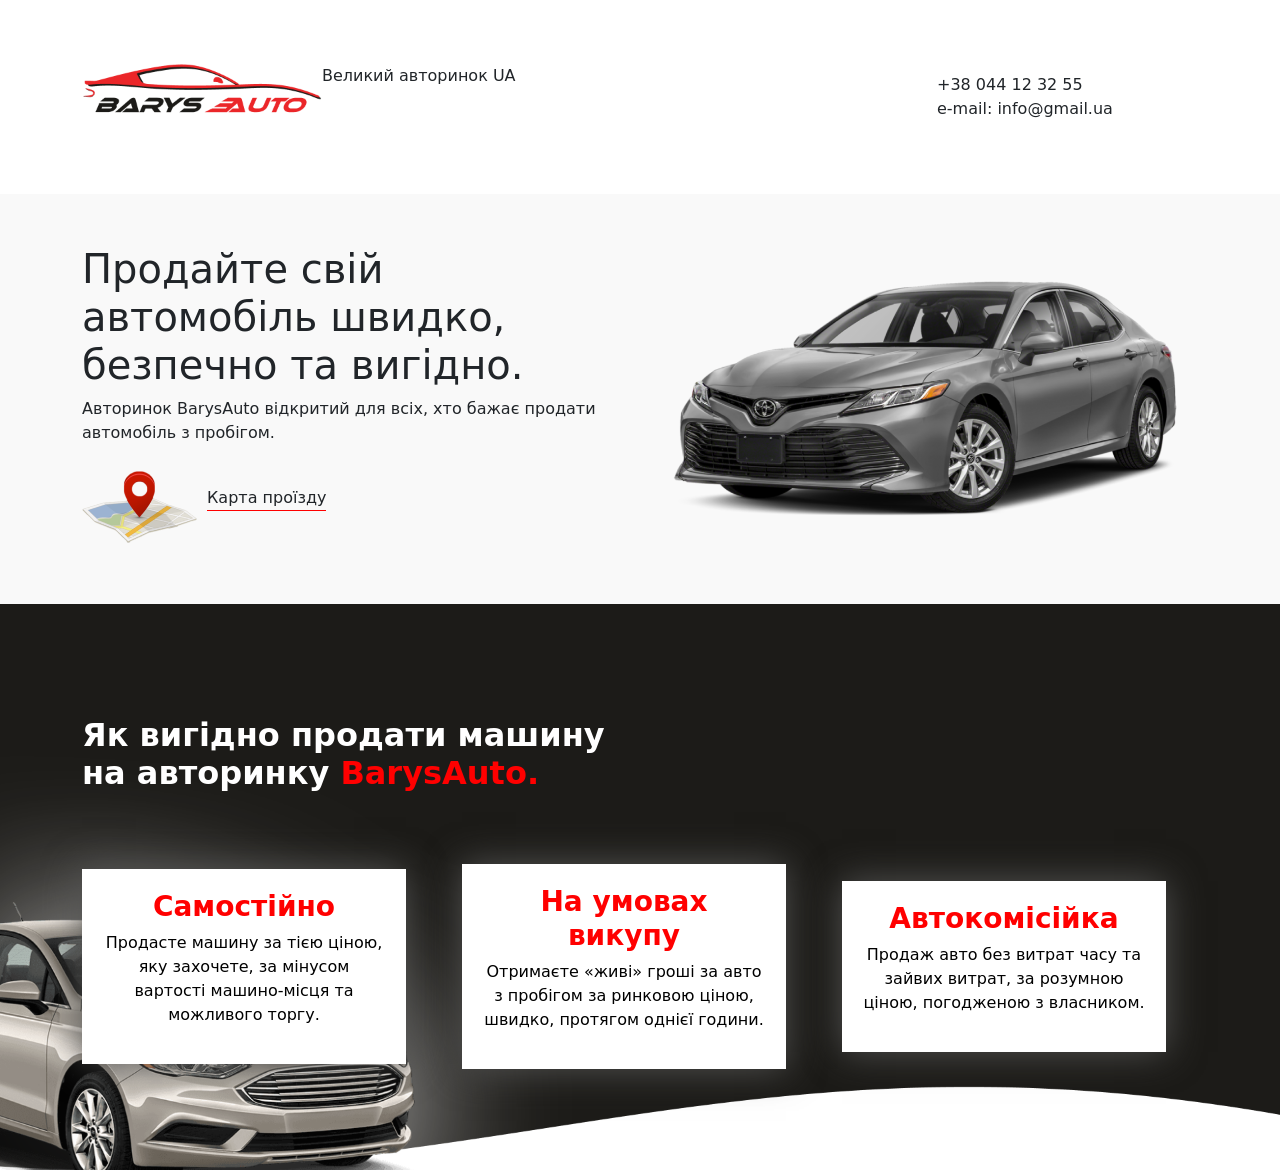
==== main.html @ b8840a53 "Add files via upload" ====
<!DOCTYPE html>
<html lang="uk">

<head>
    <meta charset="UTF-8">
    <meta http-equiv="X-UA-Compatible" content="IE=edge">
    <meta name="viewport" content="width=device-width, initial-scale=1.0">
    <title>BarysAuto - Продаж авто</title>
    <link href="https://cdn.jsdelivr.net/npm/bootstrap@5.0.1/dist/css/bootstrap.min.css" rel="stylesheet"
        integrity="sha384-+0n0xVW2eSR5OomGNYDnhzAbDsOXxcvSN1TPprVMTNDbiYZCxYbOOl7+AMvyTG2x" crossorigin="anonymous">
    <link rel="stylesheet" href="css.css">
</head>

<body>
    <div class="container">
        <div class="row justify-content-between header-1">
            <div class="col-lg-6 d-flex mb-3">
                <img src="img/logo2.png" width="240px" height="">
                <div class="">Великий авторинок UA</div>
            </div>
            <div class="col-lg-3">
                <p>+38 044 12 32 55</p>
                <p>e-mail: info@gmail.ua</p>
            </div>
        </div>
    </div>
    <div class="container-fluid banner-1">
        <div class="container">
            <div class="row">
                <div class="col-lg-6">
                    <h1>Продайте свій автомобіль швидко, безпечно та вигідно.</h1>
                    <p>Авторинок BarysAuto відкритий для всіх, хто бажає продати автомобіль з пробігом.</p>
                    <div class="d-flex align-items-center">
                        <img src="img/karta.png">
                        <p class="redb">Карта проїзду</p>
                    </div>
                </div>
                <div class="col-lg-6">
                    <img src="img/main-car.png" class="img-fluid">
                </div>
            </div>
        </div>
    </div>
    <div class="container-fluid banner-2">
        <div class="container">
        <div class="row">
            <div class="col-lg-6">
                <h2 class="bold"><span class="white-word">Як вигідно продати машину на авторинку </span><span class="bold red-word">BarysAuto.</span>
                </h2>
            </div>
        </div>
        <div class="row">
            <div class="col-lg-4 sell-wrap">
                <div class="sell-1">
                    <h3>Самостійно</h3>
                    <p>Продасте машину за тією ціною, яку захочете, за мінусом вартості машино-місця та можливого торгу.</p>
                </div>
            </div>
            <div class="col-lg-4 sell-wrap">
                <div class="sell-1">
                    <h3>На умовах викупу</h3>
                    <p>Отримаєте «живі» гроші за авто з пробігом за ринковою ціною, швидко, протягом однієї години.</p>
                </div>
            </div>
            <div class="col-lg-4 sell-wrap">
                <div class="sell-1">
                    <h3>Автокомісійка</h3>
                    <p>Продаж авто без витрат часу та зайвих витрат, за розумною ціною, погодженою з власником.</p>
                </div>
            </div>
        </div>
    </div>
    </div>


    <script src="https://cdn.jsdelivr.net/npm/bootstrap@5.0.1/dist/js/bootstrap.bundle.min.js"
        integrity="sha384-gtEjrD/SeCtmISkJkNUaaKMoLD0//ElJ19smozuHV6z3Iehds+3Ulb9Bn9Plx0x4"
        crossorigin="anonymous"></script>
</body>

</html>
---- css.css ----
.header-1 p{
margin: 0;
}
.banner-1{
    background-color:#F9F9F9F9 ;
}
.row{
    align-items: center;
    margin-top:4rem
}
.redb{
    border-bottom: 1px solid red;
    margin-left: 10px;
}
.banner-2{
    background-image: url(img/ford.png);
    padding-top: 3rem;
    padding-bottom: 5rem;
    color:white;
    background-size: cover;
    background-position: 0% 100%;
}
.bold{
    font-weight: bold;
}
.red-word{
    color:red
}
.white-word{
    color:white
}
.sell-1{
    background-color:white;
    padding: 1.3rem;
    margin-right: 2rem;
    height: 100%;
    color: black;
    text-align: center;
    box-shadow: 0px 0px 35px #535352;
}
.sell-1 h3{
font-weight: 900;
color:red
}
.sell-wrap{
    margin-bottom: 1.3rem;
}
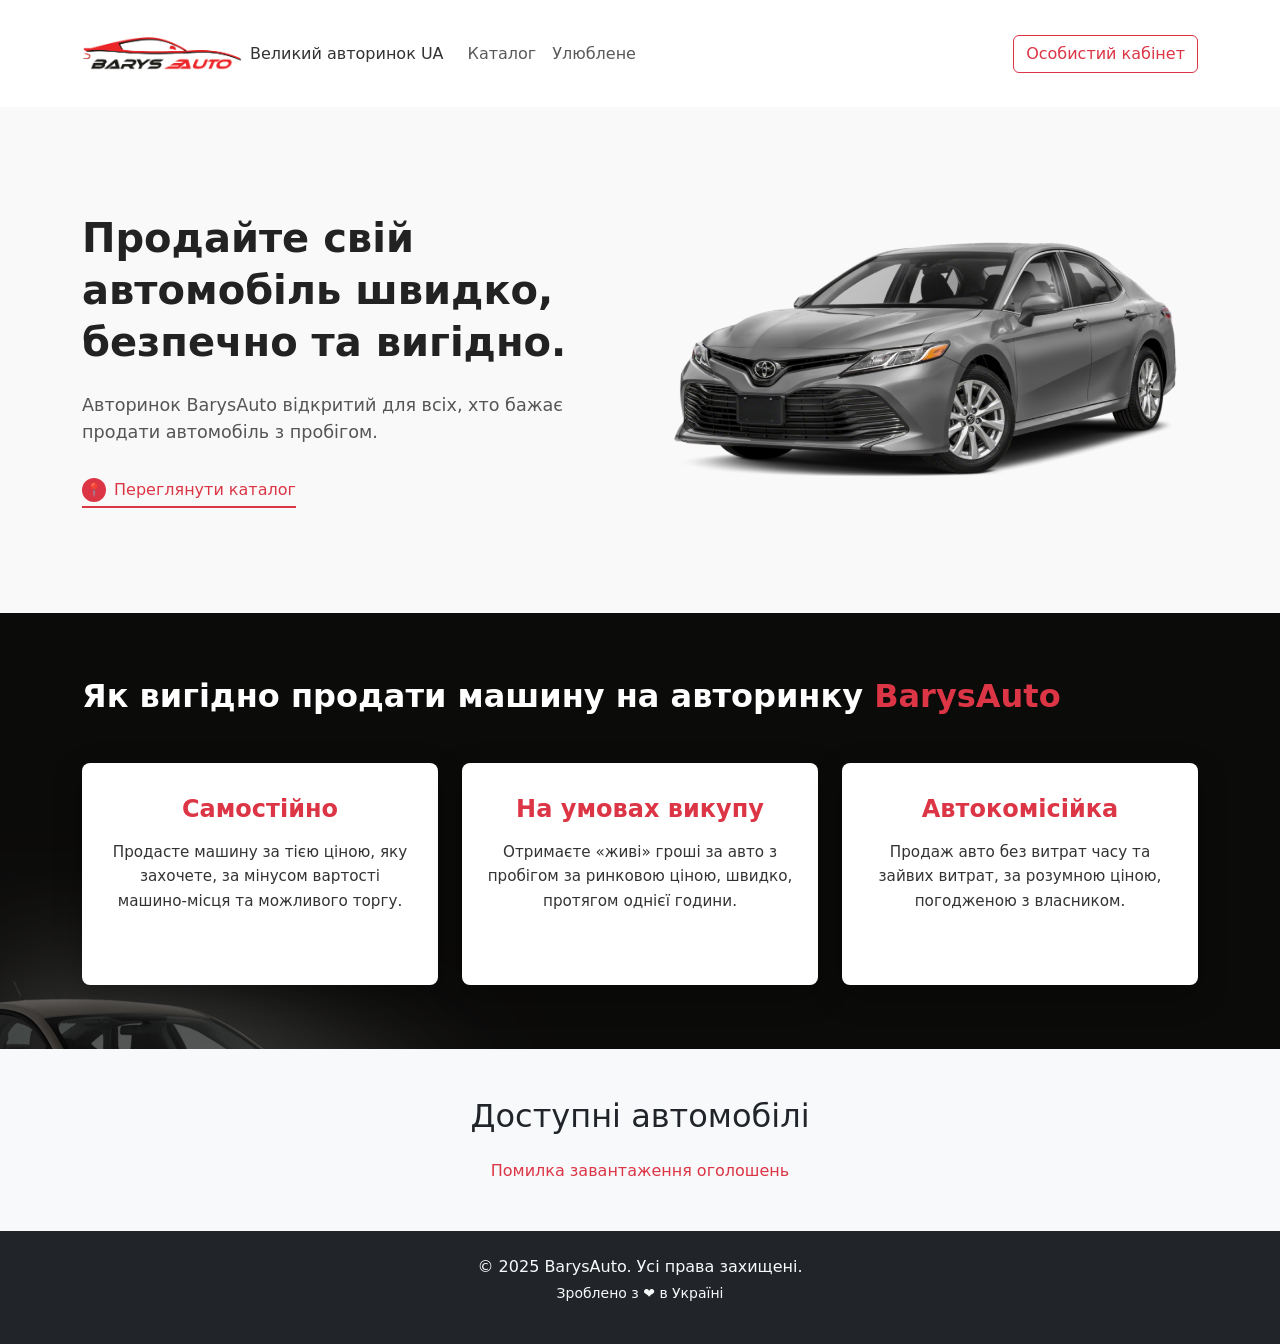
==== commit 3baae72e: "Add files via upload" ====
--- a/main.html
+++ b/main.html
@@ -1,81 +1,280 @@
 <!DOCTYPE html>
 <html lang="uk">
-
 <head>
     <meta charset="UTF-8">
     <meta http-equiv="X-UA-Compatible" content="IE=edge">
     <meta name="viewport" content="width=device-width, initial-scale=1.0">
     <title>BarysAuto - Продаж авто</title>
-    <link href="https://cdn.jsdelivr.net/npm/bootstrap@5.0.1/dist/css/bootstrap.min.css" rel="stylesheet"
-        integrity="sha384-+0n0xVW2eSR5OomGNYDnhzAbDsOXxcvSN1TPprVMTNDbiYZCxYbOOl7+AMvyTG2x" crossorigin="anonymous">
     <link rel="stylesheet" href="css.css">
+    <link href="https://cdn.jsdelivr.net/npm/bootstrap@5.0.1/dist/css/bootstrap.min.css" rel="stylesheet">
+    <style>
+        .listing-card {
+            transition: transform 0.3s ease, box-shadow 0.3s ease;
+            height: 100%;
+        }
+        .listing-card:hover {
+            transform: translateY(-5px);
+            box-shadow: 0 10px 25px rgba(0,0,0,0.15);
+        }
+        .listing-img {
+            height: 200px;
+            object-fit: cover;
+            width: 100%;
+        }
+        .price-badge {
+            font-size: 1.5rem;
+            font-weight: bold;
+            color: #dc3545;
+        }
+        .admin-panel {
+            background: #f8f9fa;
+            border-radius: 8px;
+            padding: 2rem;
+            margin: 2rem 0;
+        }
+        .favorite-btn {
+            position: absolute;
+            top: 10px;
+            right: 10px;
+            z-index: 10;
+        }
+        .card-img-wrapper {
+            position: relative;
+        }
+    </style>
 </head>
-
 <body>
-    <div class="container">
-        <div class="row justify-content-between header-1">
-            <div class="col-lg-6 d-flex mb-3">
-                <img src="img/logo2.png" width="240px" height="">
-                <div class="">Великий авторинок UA</div>
-            </div>
-            <div class="col-lg-3">
-                <p>+38 044 12 32 55</p>
-                <p>e-mail: info@gmail.ua</p>
+    <header class="header">
+        <nav class="navbar navbar-expand-lg navbar-light bg-white">
+            <div class="container">
+                <a class="navbar-brand d-flex align-items-center" href="/">
+                    <img src="img/logo2.png" alt="BarysAuto Logo" style="max-width:160px; height:auto;">
+                    <div class="ms-2 logo-text d-none d-lg-block">Великий авторинок UA</div>
+                </a>
+
+                <button class="navbar-toggler" type="button" data-bs-toggle="collapse" data-bs-target="#mainNavbar">
+                    <span class="navbar-toggler-icon"></span>
+                </button>
+
+                <div class="collapse navbar-collapse" id="mainNavbar">
+                    <ul class="navbar-nav me-auto mb-2 mb-lg-0">
+                        <li class="nav-item">
+                            <a class="nav-link" href="#listings">Каталог</a>
+                        </li>
+                        <li class="nav-item">
+                            <a class="nav-link" href="#" id="favoritesLink">Улюблене</a>
+                        </li>
+                    </ul>
+
+                    <div class="d-flex align-items-center" id="accountArea">
+                        <button class="btn btn-outline-danger" data-bs-toggle="modal" data-bs-target="#authModal">
+                            Особистий кабінет
+                        </button>
+                    </div>
+                </div>
+            </div>
+        </nav>
+    </header>
+
+    <main>
+        <section class="hero-section">
+            <div class="container">
+                <div class="row align-items-center">
+                    <div class="col-lg-6 col-md-12">
+                        <div class="hero-content">
+                            <h1>Продайте свій автомобіль швидко, безпечно та вигідно.</h1>
+                            <p>Авторинок BarysAuto відкритий для всіх, хто бажає продати автомобіль з пробігом.</p>
+                            <a href="#listings" class="map-link">
+                                <span class="map-icon">📍</span>
+                                <span>Переглянути каталог</span>
+                            </a>
+                        </div>
+                    </div>
+                    <div class="col-lg-6 col-md-12">
+                        <div class="hero-image">
+                            <img src="img/main-car.png" alt="Автомобіль">
+                        </div>
+                    </div>
+                </div>
+            </div>
+        </section>
+
+        <section class="services-section">
+            <div class="container">
+                <div class="row">
+                    <div class="col-12">
+                        <h2 class="services-title">
+                            Як вигідно продати машину на авторинку <span class="brand">BarysAuto</span>
+                        </h2>
+                    </div>
+                </div>
+                <div class="row">
+                    <div class="col-lg-4 col-md-6 col-sm-12">
+                        <div class="service-card">
+                            <h3>Самостійно</h3>
+                            <p>Продасте машину за тією ціною, яку захочете, за мінусом вартості машино-місця та можливого торгу.</p>
+                        </div>
+                    </div>
+                    <div class="col-lg-4 col-md-6 col-sm-12">
+                        <div class="service-card">
+                            <h3>На умовах викупу</h3>
+                            <p>Отримаєте «живі» гроші за авто з пробігом за ринковою ціною, швидко, протягом однієї години.</p>
+                        </div>
+                    </div>
+                    <div class="col-lg-4 col-md-12 col-sm-12">
+                        <div class="service-card">
+                            <h3>Автокомісійка</h3>
+                            <p>Продаж авто без витрат часу та зайвих витрат, за розумною ціною, погодженою з власником.</p>
+                        </div>
+                    </div>
+                </div>
+            </div>
+        </section>
+
+<!-- Панель адмна -->
+        <section id="adminPanel" style="display:none;" class="py-5">
+            <div class="container">
+                <div class="admin-panel">
+                    <h2 class="mb-4">🔧 Панель адміністратора</h2>
+                    <button class="btn btn-success mb-3" data-bs-toggle="modal" data-bs-target="#addListingModal">
+                        ➕ Додати оголошення
+                    </button>
+                    <div id="adminListings"></div>
+                </div>
+            </div>
+        </section>
+
+        <!-- Listings Section -->
+        <section id="listings" class="py-5 bg-light">
+            <div class="container">
+                <h2 class="mb-4 text-center">Доступні автомобілі</h2>
+                <div id="listingsContainer" class="row">
+                </div>
+            </div>
+        </section>
+    </main>
+
+<!-- Логін/реєстрація -->
+    <div class="modal fade" id="authModal" tabindex="-1">
+        <div class="modal-dialog modal-dialog-centered">
+            <div class="modal-content">
+                <div class="modal-header">
+                    <h5 class="modal-title">Особистий кабінет</h5>
+                    <button type="button" class="btn-close" data-bs-dismiss="modal"></button>
+                </div>
+                <div class="modal-body">
+                    <ul class="nav nav-pills mb-3" id="authTabs" role="tablist">
+                        <li class="nav-item" role="presentation">
+                            <button class="nav-link active" id="login-tab" data-bs-toggle="pill" data-bs-target="#login-pane" type="button" role="tab">Увійти</button>
+                        </li>
+                        <li class="nav-item" role="presentation">
+                            <button class="nav-link" id="register-tab" data-bs-toggle="pill" data-bs-target="#register-pane" type="button" role="tab">Реєстрація</button>
+                        </li>
+                    </ul>
+
+                    <div class="tab-content">
+                        <div class="tab-pane fade show active" id="login-pane" role="tabpanel">
+                            <div class="alert alert-info small mb-3">
+                                <strong>💡 Тестові акаунти:</strong><br>
+                                👤 Користувач: <code>user</code> / <code>user</code><br>
+                                🔧 Адмін: <code>admin</code> / <code>admin</code>
+                            </div>
+                            <form id="loginForm">
+                                <div class="mb-3">
+                                    <label for="loginUsername" class="form-label">Ім'я користувача</label>
+                                    <input id="loginUsername" class="form-control" name="username" required>
+                                </div>
+                                <div class="mb-3">
+                                    <label for="loginPassword" class="form-label">Пароль</label>
+                                    <input id="loginPassword" type="password" class="form-control" name="password" required>
+                                </div>
+                                <div class="text-danger small mb-2" id="loginError" style="display:none;"></div>
+                                <div class="d-flex justify-content-end">
+                                    <button type="submit" class="btn btn-primary">Увійти</button>
+                                </div>
+                            </form>
+                        </div>
+
+                        <div class="tab-pane fade" id="register-pane" role="tabpanel">
+                            <form id="registerForm">
+                                <div class="mb-3">
+                                    <label for="regName" class="form-label">Ім'я</label>
+                                    <input id="regName" class="form-control" name="name" required>
+                                </div>
+                                <div class="mb-3">
+                                    <label for="regUsername" class="form-label">Ім'я користувача</label>
+                                    <input id="regUsername" class="form-control" name="username" required>
+                                </div>
+                                <div class="mb-3">
+                                    <label for="regPassword" class="form-label">Пароль</label>
+                                    <input id="regPassword" type="password" class="form-control" name="password" required>
+                                </div>
+                                <div class="text-danger small mb-2" id="regError" style="display:none;"></div>
+                                <div class="d-flex justify-content-end">
+                                    <button type="submit" class="btn btn-success">Зареєструватися</button>
+                                </div>
+                            </form>
+                        </div>
+                    </div>
+                </div>
             </div>
         </div>
     </div>
-    <div class="container-fluid banner-1">
-        <div class="container">
-            <div class="row">
-                <div class="col-lg-6">
-                    <h1>Продайте свій автомобіль швидко, безпечно та вигідно.</h1>
-                    <p>Авторинок BarysAuto відкритий для всіх, хто бажає продати автомобіль з пробігом.</p>
-                    <div class="d-flex align-items-center">
-                        <img src="img/karta.png">
-                        <p class="redb">Карта проїзду</p>
-                    </div>
-                </div>
-                <div class="col-lg-6">
-                    <img src="img/main-car.png" class="img-fluid">
+
+    <!-- оголошення -->
+    <div class="modal fade" id="addListingModal" tabindex="-1">
+        <div class="modal-dialog">
+            <div class="modal-content">
+                <div class="modal-header">
+                    <h5 class="modal-title" id="listingModalTitle">Додати оголошення</h5>
+                    <button type="button" class="btn-close" data-bs-dismiss="modal"></button>
+                </div>
+                <div class="modal-body">
+                    <form id="listingForm">
+                        <input type="hidden" id="listingId">
+                        <div class="mb-3">
+                            <label for="listingTitle" class="form-label">Назва *</label>
+                            <input type="text" class="form-control" id="listingTitle" required>
+                        </div>
+                        <div class="mb-3">
+                            <label for="listingPrice" class="form-label">Ціна (USD) *</label>
+                            <input type="number" class="form-control" id="listingPrice" required>
+                        </div>
+                        <div class="mb-3">
+                            <label for="listingYear" class="form-label">Рік</label>
+                            <input type="number" class="form-control" id="listingYear">
+                        </div>
+                        <div class="mb-3">
+                            <label for="listingMileage" class="form-label">Пробіг (км)</label>
+                            <input type="number" class="form-control" id="listingMileage">
+                        </div>
+                        <div class="mb-3">
+                            <label for="listingDescription" class="form-label">Опис</label>
+                            <textarea class="form-control" id="listingDescription" rows="3"></textarea>
+                        </div>
+                        <div class="mb-3">
+                            <label for="listingImage" class="form-label">URL зображення</label>
+                            <input type="text" class="form-control" id="listingImage" placeholder="img/main-car.png">
+                        </div>
+                        <div class="text-danger small mb-2" id="listingError" style="display:none;"></div>
+                    </form>
+                </div>
+                <div class="modal-footer">
+                    <button type="button" class="btn btn-secondary" data-bs-dismiss="modal">Скасувати</button>
+                    <button type="button" class="btn btn-primary" id="saveListingBtn">Зберегти</button>
                 </div>
             </div>
         </div>
     </div>
-    <div class="container-fluid banner-2">
-        <div class="container">
-        <div class="row">
-            <div class="col-lg-6">
-                <h2 class="bold"><span class="white-word">Як вигідно продати машину на авторинку </span><span class="bold red-word">BarysAuto.</span>
-                </h2>
-            </div>
+
+    <footer class="footer bg-dark text-light py-4">
+        <div class="container text-center">
+            <p class="mb-1">&copy; 2025 BarysAuto. Усі права захищені.</p>
+            <p class="small">Зроблено з ❤️ в Україні</p>
         </div>
-        <div class="row">
-            <div class="col-lg-4 sell-wrap">
-                <div class="sell-1">
-                    <h3>Самостійно</h3>
-                    <p>Продасте машину за тією ціною, яку захочете, за мінусом вартості машино-місця та можливого торгу.</p>
-                </div>
-            </div>
-            <div class="col-lg-4 sell-wrap">
-                <div class="sell-1">
-                    <h3>На умовах викупу</h3>
-                    <p>Отримаєте «живі» гроші за авто з пробігом за ринковою ціною, швидко, протягом однієї години.</p>
-                </div>
-            </div>
-            <div class="col-lg-4 sell-wrap">
-                <div class="sell-1">
-                    <h3>Автокомісійка</h3>
-                    <p>Продаж авто без витрат часу та зайвих витрат, за розумною ціною, погодженою з власником.</p>
-                </div>
-            </div>
-        </div>
-    </div>
-    </div>
-
-
-    <script src="https://cdn.jsdelivr.net/npm/bootstrap@5.0.1/dist/js/bootstrap.bundle.min.js"
-        integrity="sha384-gtEjrD/SeCtmISkJkNUaaKMoLD0//ElJ19smozuHV6z3Iehds+3Ulb9Bn9Plx0x4"
-        crossorigin="anonymous"></script>
+    </footer>
+
+    <script src="https://cdn.jsdelivr.net/npm/bootstrap@5.0.1/dist/js/bootstrap.bundle.min.js"></script>
+    <script src="script.js"></script>
 </body>
-
 </html>
--- a/css.css
+++ b/css.css
@@ -1,47 +1,253 @@
-.header-1 p{
-margin: 0;
-}
-.banner-1{
-    background-color:#F9F9F9F9 ;
-}
-.row{
-    align-items: center;
-    margin-top:4rem
-}
-.redb{
-    border-bottom: 1px solid red;
-    margin-left: 10px;
-}
-.banner-2{
-    background-image: url(img/ford.png);
-    padding-top: 3rem;
-    padding-bottom: 5rem;
-    color:white;
-    background-size: cover;
-    background-position: 0% 100%;
-}
-.bold{
-    font-weight: bold;
-}
-.red-word{
-    color:red
-}
-.white-word{
-    color:white
-}
-.sell-1{
-    background-color:white;
-    padding: 1.3rem;
-    margin-right: 2rem;
-    height: 100%;
-    color: black;
-    text-align: center;
-    box-shadow: 0px 0px 35px #535352;
-}
-.sell-1 h3{
-font-weight: 900;
-color:red
-}
-.sell-wrap{
-    margin-bottom: 1.3rem;
-}+* {
+            margin: 0;
+            padding: 0;
+            box-sizing: border-box;
+        }
+
+        body {
+            font-family: 'Segoe UI', Tahoma, Geneva, Verdana, sans-serif;
+            overflow-x: hidden;
+        }
+
+        .header {
+            padding: 1.5rem 0;
+            background: #fff;
+            box-shadow: 0 2px 10px rgba(0, 0, 0, 0.05);
+        }
+
+        .logo-section {
+            display: flex;
+            align-items: center;
+            gap: 1rem;
+            margin-bottom: 1rem;
+        }
+
+        .logo-section img {
+            max-width: 200px;
+            height: auto;
+        }
+
+        .logo-text {
+            font-size: 1rem;
+            font-weight: 500;
+            color: #333;
+        }
+
+        .contact-info {
+            text-align: right;
+        }
+
+        .contact-info p {
+            margin: 0.25rem 0;
+            font-size: 0.95rem;
+            color: #555;
+        }
+
+        .hero-section {
+            background-color: #F9F9F9;
+            padding: 3rem 0;
+        }
+
+        .hero-content h1 {
+            font-size: 2.5rem;
+            font-weight: 700;
+            color: #222;
+            margin-bottom: 1.5rem;
+            line-height: 1.3;
+        }
+
+        .hero-content p {
+            font-size: 1.1rem;
+            color: #555;
+            margin-bottom: 2rem;
+        }
+
+        .map-link {
+            display: inline-flex;
+            align-items: center;
+            gap: 0.5rem;
+            color: #dc3545;
+            text-decoration: none;
+            border-bottom: 2px solid #dc3545;
+            padding-bottom: 0.25rem;
+            transition: all 0.3s ease;
+        }
+
+        .map-link:hover {
+            color: #bb2d3b;
+            border-color: #bb2d3b;
+        }
+
+        .map-icon {
+            width: 24px;
+            height: 24px;
+            background: #dc3545;
+            border-radius: 50%;
+            display: flex;
+            align-items: center;
+            justify-content: center;
+            color: white;
+            font-size: 0.8rem;
+        }
+
+        .hero-image {
+            text-align: center;
+        }
+
+        .hero-image img {
+            max-width: 100%;
+            height: auto;
+        }
+
+        .services-section {
+            background: linear-gradient(rgba(0, 0, 0, 0.6), rgba(0, 0, 0, 0.6)), url('img/ford.png');
+            background-size: cover;
+            background-position: center;
+            padding: 4rem 0;
+            color: white;
+        }
+
+        .services-title {
+            font-size: 2rem;
+            font-weight: 700;
+            margin-bottom: 3rem;
+        }
+
+        .services-title .brand {
+            color: #dc3545;
+        }
+
+        .service-card {
+            background: white;
+            padding: 2rem 1.5rem;
+            border-radius: 8px;
+            box-shadow: 0 10px 30px rgba(0, 0, 0, 0.3);
+            height: 100%;
+            transition: transform 0.3s ease, box-shadow 0.3s ease;
+            margin-bottom: 1.5rem;
+        }
+
+        .service-card:hover {
+            transform: translateY(-5px);
+            box-shadow: 0 15px 40px rgba(0, 0, 0, 0.4);
+        }
+
+        .service-card h3 {
+            color: #dc3545;
+            font-weight: 800;
+            font-size: 1.5rem;
+            margin-bottom: 1rem;
+            text-align: center;
+        }
+
+        .service-card p {
+            color: #333;
+            text-align: center;
+            line-height: 1.6;
+            font-size: 0.95rem;
+        }
+
+        @media (max-width: 991px) {
+            .hero-content h1 {
+                font-size: 2rem;
+            }
+
+            .services-title {
+                font-size: 1.6rem;
+            }
+
+            .contact-info {
+                text-align: left;
+                margin-top: 1rem;
+            }
+
+            .logo-section {
+                justify-content: center;
+            }
+
+            .logo-section img {
+                max-width: 180px;
+            }
+        }
+
+        @media (max-width: 768px) {
+            .hero-content h1 {
+                font-size: 1.75rem;
+            }
+
+            .hero-content p {
+                font-size: 1rem;
+            }
+
+            .services-section {
+                padding: 3rem 0;
+            }
+
+            .services-title {
+                font-size: 1.4rem;
+                text-align: center;
+            }
+
+            .service-card {
+                padding: 1.5rem 1rem;
+            }
+
+            .service-card h3 {
+                font-size: 1.3rem;
+            }
+
+            .logo-text {
+                font-size: 0.9rem;
+                text-align: center;
+            }
+        }
+
+        @media (max-width: 576px) {
+            .header {
+                padding: 1rem 0;
+            }
+
+            .logo-section {
+                flex-direction: column;
+                text-align: center;
+            }
+
+            .logo-section img {
+                max-width: 150px;
+            }
+
+            .hero-section {
+                padding: 2rem 0;
+            }
+
+            .hero-content h1 {
+                font-size: 1.5rem;
+            }
+
+            .hero-content p {
+                font-size: 0.95rem;
+            }
+
+            .services-section {
+                padding: 2rem 0;
+            }
+
+            .services-title {
+                font-size: 1.2rem;
+            }
+
+            .service-card h3 {
+                font-size: 1.2rem;
+            }
+
+            .service-card p {
+                font-size: 0.9rem;
+            }
+        }
+
+        @media (max-width: 576px) {
+            .container {
+                padding-left: 1rem;
+                padding-right: 1rem;
+            }
+        }
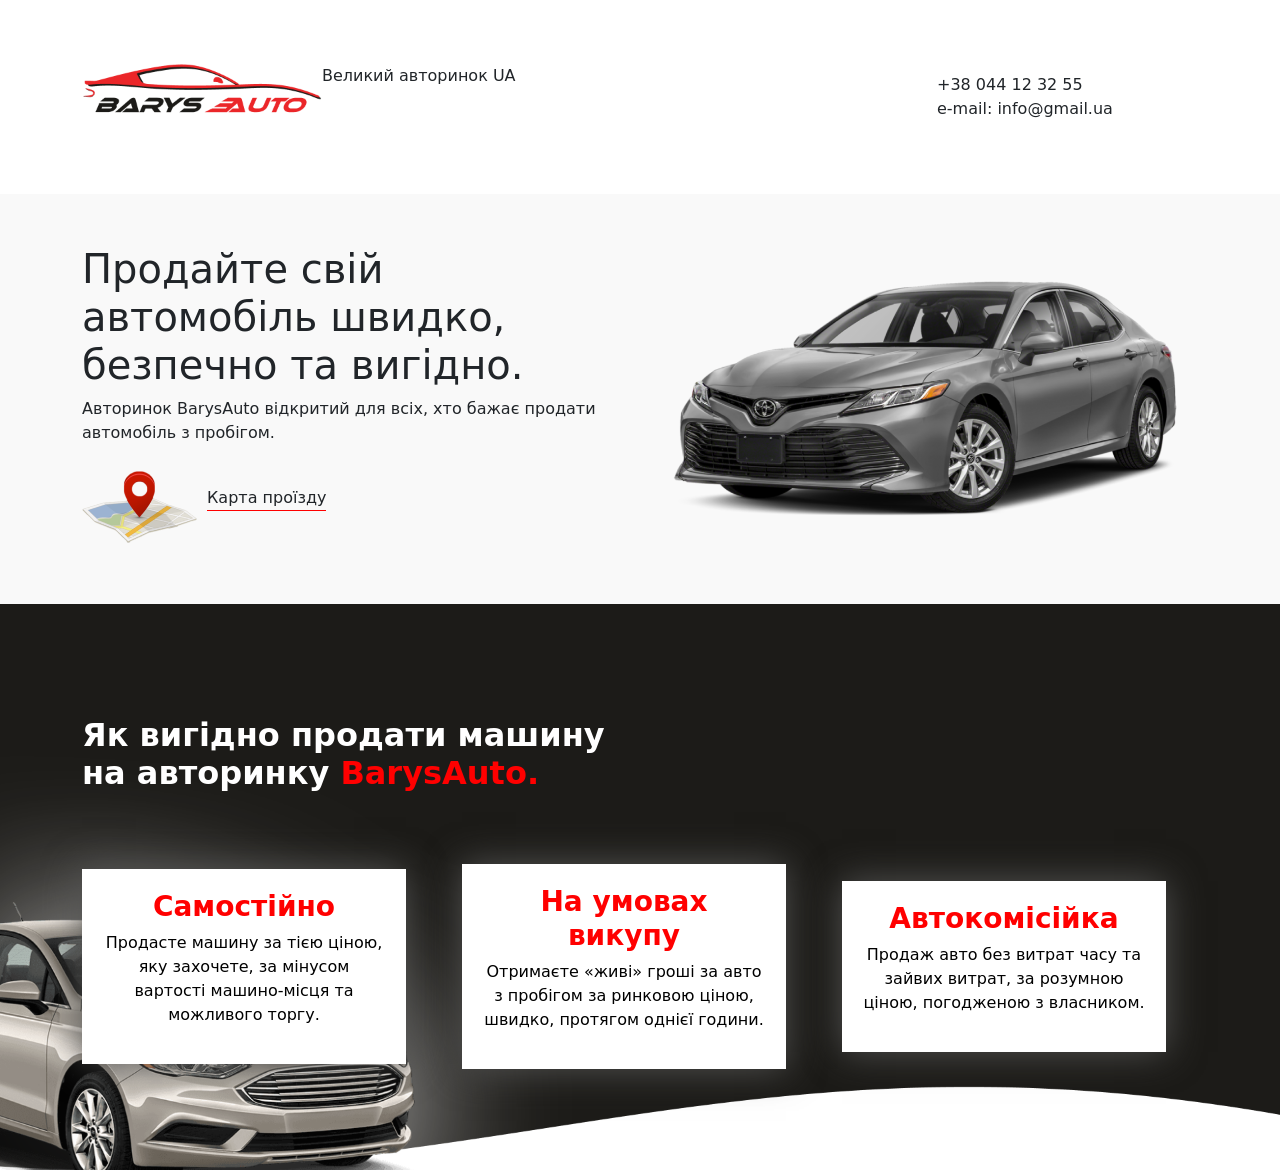
==== commit 18fc3e12: "Merge dca02eb6109d54c2a5bbe483a9abd840574a65fa into d52ae1d8e27caef847326d5e7cf62f547a84209a" ====
--- a/main.html
+++ b/main.html
@@ -1,280 +1,81 @@
 <!DOCTYPE html>
 <html lang="uk">
+
 <head>
     <meta charset="UTF-8">
     <meta http-equiv="X-UA-Compatible" content="IE=edge">
     <meta name="viewport" content="width=device-width, initial-scale=1.0">
     <title>BarysAuto - Продаж авто</title>
+    <link href="https://cdn.jsdelivr.net/npm/bootstrap@5.0.1/dist/css/bootstrap.min.css" rel="stylesheet"
+        integrity="sha384-+0n0xVW2eSR5OomGNYDnhzAbDsOXxcvSN1TPprVMTNDbiYZCxYbOOl7+AMvyTG2x" crossorigin="anonymous">
     <link rel="stylesheet" href="css.css">
-    <link href="https://cdn.jsdelivr.net/npm/bootstrap@5.0.1/dist/css/bootstrap.min.css" rel="stylesheet">
-    <style>
-        .listing-card {
-            transition: transform 0.3s ease, box-shadow 0.3s ease;
-            height: 100%;
-        }
-        .listing-card:hover {
-            transform: translateY(-5px);
-            box-shadow: 0 10px 25px rgba(0,0,0,0.15);
-        }
-        .listing-img {
-            height: 200px;
-            object-fit: cover;
-            width: 100%;
-        }
-        .price-badge {
-            font-size: 1.5rem;
-            font-weight: bold;
-            color: #dc3545;
-        }
-        .admin-panel {
-            background: #f8f9fa;
-            border-radius: 8px;
-            padding: 2rem;
-            margin: 2rem 0;
-        }
-        .favorite-btn {
-            position: absolute;
-            top: 10px;
-            right: 10px;
-            z-index: 10;
-        }
-        .card-img-wrapper {
-            position: relative;
-        }
-    </style>
 </head>
+
 <body>
-    <header class="header">
-        <nav class="navbar navbar-expand-lg navbar-light bg-white">
-            <div class="container">
-                <a class="navbar-brand d-flex align-items-center" href="/">
-                    <img src="img/logo2.png" alt="BarysAuto Logo" style="max-width:160px; height:auto;">
-                    <div class="ms-2 logo-text d-none d-lg-block">Великий авторинок UA</div>
-                </a>
-
-                <button class="navbar-toggler" type="button" data-bs-toggle="collapse" data-bs-target="#mainNavbar">
-                    <span class="navbar-toggler-icon"></span>
-                </button>
-
-                <div class="collapse navbar-collapse" id="mainNavbar">
-                    <ul class="navbar-nav me-auto mb-2 mb-lg-0">
-                        <li class="nav-item">
-                            <a class="nav-link" href="#listings">Каталог</a>
-                        </li>
-                        <li class="nav-item">
-                            <a class="nav-link" href="#" id="favoritesLink">Улюблене</a>
-                        </li>
-                    </ul>
-
-                    <div class="d-flex align-items-center" id="accountArea">
-                        <button class="btn btn-outline-danger" data-bs-toggle="modal" data-bs-target="#authModal">
-                            Особистий кабінет
-                        </button>
+    <div class="container">
+        <div class="row justify-content-between header-1">
+            <div class="col-lg-6 d-flex mb-3">
+                <img src="img/logo2.png" width="240px" height="">
+                <div class="">Великий авторинок UA</div>
+            </div>
+            <div class="col-lg-3">
+                <p>+38 044 12 32 55</p>
+                <p>e-mail: info@gmail.ua</p>
+            </div>
+        </div>
+    </div>
+    <div class="container-fluid banner-1">
+        <div class="container">
+            <div class="row">
+                <div class="col-lg-6">
+                    <h1>Продайте свій автомобіль швидко, безпечно та вигідно.</h1>
+                    <p>Авторинок BarysAuto відкритий для всіх, хто бажає продати автомобіль з пробігом.</p>
+                    <div class="d-flex align-items-center">
+                        <img src="img/karta.png">
+                        <p class="redb">Карта проїзду</p>
                     </div>
                 </div>
-            </div>
-        </nav>
-    </header>
-
-    <main>
-        <section class="hero-section">
-            <div class="container">
-                <div class="row align-items-center">
-                    <div class="col-lg-6 col-md-12">
-                        <div class="hero-content">
-                            <h1>Продайте свій автомобіль швидко, безпечно та вигідно.</h1>
-                            <p>Авторинок BarysAuto відкритий для всіх, хто бажає продати автомобіль з пробігом.</p>
-                            <a href="#listings" class="map-link">
-                                <span class="map-icon">📍</span>
-                                <span>Переглянути каталог</span>
-                            </a>
-                        </div>
-                    </div>
-                    <div class="col-lg-6 col-md-12">
-                        <div class="hero-image">
-                            <img src="img/main-car.png" alt="Автомобіль">
-                        </div>
-                    </div>
-                </div>
-            </div>
-        </section>
-
-        <section class="services-section">
-            <div class="container">
-                <div class="row">
-                    <div class="col-12">
-                        <h2 class="services-title">
-                            Як вигідно продати машину на авторинку <span class="brand">BarysAuto</span>
-                        </h2>
-                    </div>
-                </div>
-                <div class="row">
-                    <div class="col-lg-4 col-md-6 col-sm-12">
-                        <div class="service-card">
-                            <h3>Самостійно</h3>
-                            <p>Продасте машину за тією ціною, яку захочете, за мінусом вартості машино-місця та можливого торгу.</p>
-                        </div>
-                    </div>
-                    <div class="col-lg-4 col-md-6 col-sm-12">
-                        <div class="service-card">
-                            <h3>На умовах викупу</h3>
-                            <p>Отримаєте «живі» гроші за авто з пробігом за ринковою ціною, швидко, протягом однієї години.</p>
-                        </div>
-                    </div>
-                    <div class="col-lg-4 col-md-12 col-sm-12">
-                        <div class="service-card">
-                            <h3>Автокомісійка</h3>
-                            <p>Продаж авто без витрат часу та зайвих витрат, за розумною ціною, погодженою з власником.</p>
-                        </div>
-                    </div>
-                </div>
-            </div>
-        </section>
-
-<!-- Панель адмна -->
-        <section id="adminPanel" style="display:none;" class="py-5">
-            <div class="container">
-                <div class="admin-panel">
-                    <h2 class="mb-4">🔧 Панель адміністратора</h2>
-                    <button class="btn btn-success mb-3" data-bs-toggle="modal" data-bs-target="#addListingModal">
-                        ➕ Додати оголошення
-                    </button>
-                    <div id="adminListings"></div>
-                </div>
-            </div>
-        </section>
-
-        <!-- Listings Section -->
-        <section id="listings" class="py-5 bg-light">
-            <div class="container">
-                <h2 class="mb-4 text-center">Доступні автомобілі</h2>
-                <div id="listingsContainer" class="row">
-                </div>
-            </div>
-        </section>
-    </main>
-
-<!-- Логін/реєстрація -->
-    <div class="modal fade" id="authModal" tabindex="-1">
-        <div class="modal-dialog modal-dialog-centered">
-            <div class="modal-content">
-                <div class="modal-header">
-                    <h5 class="modal-title">Особистий кабінет</h5>
-                    <button type="button" class="btn-close" data-bs-dismiss="modal"></button>
-                </div>
-                <div class="modal-body">
-                    <ul class="nav nav-pills mb-3" id="authTabs" role="tablist">
-                        <li class="nav-item" role="presentation">
-                            <button class="nav-link active" id="login-tab" data-bs-toggle="pill" data-bs-target="#login-pane" type="button" role="tab">Увійти</button>
-                        </li>
-                        <li class="nav-item" role="presentation">
-                            <button class="nav-link" id="register-tab" data-bs-toggle="pill" data-bs-target="#register-pane" type="button" role="tab">Реєстрація</button>
-                        </li>
-                    </ul>
-
-                    <div class="tab-content">
-                        <div class="tab-pane fade show active" id="login-pane" role="tabpanel">
-                            <div class="alert alert-info small mb-3">
-                                <strong>💡 Тестові акаунти:</strong><br>
-                                👤 Користувач: <code>user</code> / <code>user</code><br>
-                                🔧 Адмін: <code>admin</code> / <code>admin</code>
-                            </div>
-                            <form id="loginForm">
-                                <div class="mb-3">
-                                    <label for="loginUsername" class="form-label">Ім'я користувача</label>
-                                    <input id="loginUsername" class="form-control" name="username" required>
-                                </div>
-                                <div class="mb-3">
-                                    <label for="loginPassword" class="form-label">Пароль</label>
-                                    <input id="loginPassword" type="password" class="form-control" name="password" required>
-                                </div>
-                                <div class="text-danger small mb-2" id="loginError" style="display:none;"></div>
-                                <div class="d-flex justify-content-end">
-                                    <button type="submit" class="btn btn-primary">Увійти</button>
-                                </div>
-                            </form>
-                        </div>
-
-                        <div class="tab-pane fade" id="register-pane" role="tabpanel">
-                            <form id="registerForm">
-                                <div class="mb-3">
-                                    <label for="regName" class="form-label">Ім'я</label>
-                                    <input id="regName" class="form-control" name="name" required>
-                                </div>
-                                <div class="mb-3">
-                                    <label for="regUsername" class="form-label">Ім'я користувача</label>
-                                    <input id="regUsername" class="form-control" name="username" required>
-                                </div>
-                                <div class="mb-3">
-                                    <label for="regPassword" class="form-label">Пароль</label>
-                                    <input id="regPassword" type="password" class="form-control" name="password" required>
-                                </div>
-                                <div class="text-danger small mb-2" id="regError" style="display:none;"></div>
-                                <div class="d-flex justify-content-end">
-                                    <button type="submit" class="btn btn-success">Зареєструватися</button>
-                                </div>
-                            </form>
-                        </div>
-                    </div>
+                <div class="col-lg-6">
+                    <img src="img/main-car.png" class="img-fluid">
                 </div>
             </div>
         </div>
     </div>
-
-    <!-- оголошення -->
-    <div class="modal fade" id="addListingModal" tabindex="-1">
-        <div class="modal-dialog">
-            <div class="modal-content">
-                <div class="modal-header">
-                    <h5 class="modal-title" id="listingModalTitle">Додати оголошення</h5>
-                    <button type="button" class="btn-close" data-bs-dismiss="modal"></button>
+    <div class="container-fluid banner-2">
+        <div class="container">
+        <div class="row">
+            <div class="col-lg-6">
+                <h2 class="bold"><span class="white-word">Як вигідно продати машину на авторинку </span><span class="bold red-word">BarysAuto.</span>
+                </h2>
+            </div>
+        </div>
+        <div class="row">
+            <div class="col-lg-4 sell-wrap">
+                <div class="sell-1">
+                    <h3>Самостійно</h3>
+                    <p>Продасте машину за тією ціною, яку захочете, за мінусом вартості машино-місця та можливого торгу.</p>
                 </div>
-                <div class="modal-body">
-                    <form id="listingForm">
-                        <input type="hidden" id="listingId">
-                        <div class="mb-3">
-                            <label for="listingTitle" class="form-label">Назва *</label>
-                            <input type="text" class="form-control" id="listingTitle" required>
-                        </div>
-                        <div class="mb-3">
-                            <label for="listingPrice" class="form-label">Ціна (USD) *</label>
-                            <input type="number" class="form-control" id="listingPrice" required>
-                        </div>
-                        <div class="mb-3">
-                            <label for="listingYear" class="form-label">Рік</label>
-                            <input type="number" class="form-control" id="listingYear">
-                        </div>
-                        <div class="mb-3">
-                            <label for="listingMileage" class="form-label">Пробіг (км)</label>
-                            <input type="number" class="form-control" id="listingMileage">
-                        </div>
-                        <div class="mb-3">
-                            <label for="listingDescription" class="form-label">Опис</label>
-                            <textarea class="form-control" id="listingDescription" rows="3"></textarea>
-                        </div>
-                        <div class="mb-3">
-                            <label for="listingImage" class="form-label">URL зображення</label>
-                            <input type="text" class="form-control" id="listingImage" placeholder="img/main-car.png">
-                        </div>
-                        <div class="text-danger small mb-2" id="listingError" style="display:none;"></div>
-                    </form>
+            </div>
+            <div class="col-lg-4 sell-wrap">
+                <div class="sell-1">
+                    <h3>На умовах викупу</h3>
+                    <p>Отримаєте «живі» гроші за авто з пробігом за ринковою ціною, швидко, протягом однієї години.</p>
                 </div>
-                <div class="modal-footer">
-                    <button type="button" class="btn btn-secondary" data-bs-dismiss="modal">Скасувати</button>
-                    <button type="button" class="btn btn-primary" id="saveListingBtn">Зберегти</button>
+            </div>
+            <div class="col-lg-4 sell-wrap">
+                <div class="sell-1">
+                    <h3>Автокомісійка</h3>
+                    <p>Продаж авто без витрат часу та зайвих витрат, за розумною ціною, погодженою з власником.</p>
                 </div>
             </div>
         </div>
     </div>
+    </div>
 
-    <footer class="footer bg-dark text-light py-4">
-        <div class="container text-center">
-            <p class="mb-1">&copy; 2025 BarysAuto. Усі права захищені.</p>
-            <p class="small">Зроблено з ❤️ в Україні</p>
-        </div>
-    </footer>
 
-    <script src="https://cdn.jsdelivr.net/npm/bootstrap@5.0.1/dist/js/bootstrap.bundle.min.js"></script>
-    <script src="script.js"></script>
+    <script src="https://cdn.jsdelivr.net/npm/bootstrap@5.0.1/dist/js/bootstrap.bundle.min.js"
+        integrity="sha384-gtEjrD/SeCtmISkJkNUaaKMoLD0//ElJ19smozuHV6z3Iehds+3Ulb9Bn9Plx0x4"
+        crossorigin="anonymous"></script>
 </body>
+
 </html>
--- a/css.css
+++ b/css.css
@@ -1,253 +1,47 @@
-* {
-            margin: 0;
-            padding: 0;
-            box-sizing: border-box;
-        }
-
-        body {
-            font-family: 'Segoe UI', Tahoma, Geneva, Verdana, sans-serif;
-            overflow-x: hidden;
-        }
-
-        .header {
-            padding: 1.5rem 0;
-            background: #fff;
-            box-shadow: 0 2px 10px rgba(0, 0, 0, 0.05);
-        }
-
-        .logo-section {
-            display: flex;
-            align-items: center;
-            gap: 1rem;
-            margin-bottom: 1rem;
-        }
-
-        .logo-section img {
-            max-width: 200px;
-            height: auto;
-        }
-
-        .logo-text {
-            font-size: 1rem;
-            font-weight: 500;
-            color: #333;
-        }
-
-        .contact-info {
-            text-align: right;
-        }
-
-        .contact-info p {
-            margin: 0.25rem 0;
-            font-size: 0.95rem;
-            color: #555;
-        }
-
-        .hero-section {
-            background-color: #F9F9F9;
-            padding: 3rem 0;
-        }
-
-        .hero-content h1 {
-            font-size: 2.5rem;
-            font-weight: 700;
-            color: #222;
-            margin-bottom: 1.5rem;
-            line-height: 1.3;
-        }
-
-        .hero-content p {
-            font-size: 1.1rem;
-            color: #555;
-            margin-bottom: 2rem;
-        }
-
-        .map-link {
-            display: inline-flex;
-            align-items: center;
-            gap: 0.5rem;
-            color: #dc3545;
-            text-decoration: none;
-            border-bottom: 2px solid #dc3545;
-            padding-bottom: 0.25rem;
-            transition: all 0.3s ease;
-        }
-
-        .map-link:hover {
-            color: #bb2d3b;
-            border-color: #bb2d3b;
-        }
-
-        .map-icon {
-            width: 24px;
-            height: 24px;
-            background: #dc3545;
-            border-radius: 50%;
-            display: flex;
-            align-items: center;
-            justify-content: center;
-            color: white;
-            font-size: 0.8rem;
-        }
-
-        .hero-image {
-            text-align: center;
-        }
-
-        .hero-image img {
-            max-width: 100%;
-            height: auto;
-        }
-
-        .services-section {
-            background: linear-gradient(rgba(0, 0, 0, 0.6), rgba(0, 0, 0, 0.6)), url('img/ford.png');
-            background-size: cover;
-            background-position: center;
-            padding: 4rem 0;
-            color: white;
-        }
-
-        .services-title {
-            font-size: 2rem;
-            font-weight: 700;
-            margin-bottom: 3rem;
-        }
-
-        .services-title .brand {
-            color: #dc3545;
-        }
-
-        .service-card {
-            background: white;
-            padding: 2rem 1.5rem;
-            border-radius: 8px;
-            box-shadow: 0 10px 30px rgba(0, 0, 0, 0.3);
-            height: 100%;
-            transition: transform 0.3s ease, box-shadow 0.3s ease;
-            margin-bottom: 1.5rem;
-        }
-
-        .service-card:hover {
-            transform: translateY(-5px);
-            box-shadow: 0 15px 40px rgba(0, 0, 0, 0.4);
-        }
-
-        .service-card h3 {
-            color: #dc3545;
-            font-weight: 800;
-            font-size: 1.5rem;
-            margin-bottom: 1rem;
-            text-align: center;
-        }
-
-        .service-card p {
-            color: #333;
-            text-align: center;
-            line-height: 1.6;
-            font-size: 0.95rem;
-        }
-
-        @media (max-width: 991px) {
-            .hero-content h1 {
-                font-size: 2rem;
-            }
-
-            .services-title {
-                font-size: 1.6rem;
-            }
-
-            .contact-info {
-                text-align: left;
-                margin-top: 1rem;
-            }
-
-            .logo-section {
-                justify-content: center;
-            }
-
-            .logo-section img {
-                max-width: 180px;
-            }
-        }
-
-        @media (max-width: 768px) {
-            .hero-content h1 {
-                font-size: 1.75rem;
-            }
-
-            .hero-content p {
-                font-size: 1rem;
-            }
-
-            .services-section {
-                padding: 3rem 0;
-            }
-
-            .services-title {
-                font-size: 1.4rem;
-                text-align: center;
-            }
-
-            .service-card {
-                padding: 1.5rem 1rem;
-            }
-
-            .service-card h3 {
-                font-size: 1.3rem;
-            }
-
-            .logo-text {
-                font-size: 0.9rem;
-                text-align: center;
-            }
-        }
-
-        @media (max-width: 576px) {
-            .header {
-                padding: 1rem 0;
-            }
-
-            .logo-section {
-                flex-direction: column;
-                text-align: center;
-            }
-
-            .logo-section img {
-                max-width: 150px;
-            }
-
-            .hero-section {
-                padding: 2rem 0;
-            }
-
-            .hero-content h1 {
-                font-size: 1.5rem;
-            }
-
-            .hero-content p {
-                font-size: 0.95rem;
-            }
-
-            .services-section {
-                padding: 2rem 0;
-            }
-
-            .services-title {
-                font-size: 1.2rem;
-            }
-
-            .service-card h3 {
-                font-size: 1.2rem;
-            }
-
-            .service-card p {
-                font-size: 0.9rem;
-            }
-        }
-
-        @media (max-width: 576px) {
-            .container {
-                padding-left: 1rem;
-                padding-right: 1rem;
-            }
-        }+.header-1 p{
+margin: 0;
+}
+.banner-1{
+    background-color:#F9F9F9F9 ;
+}
+.row{
+    align-items: center;
+    margin-top:4rem
+}
+.redb{
+    border-bottom: 1px solid red;
+    margin-left: 10px;
+}
+.banner-2{
+    background-image: url(img/ford.png);
+    padding-top: 3rem;
+    padding-bottom: 5rem;
+    color:white;
+    background-size: cover;
+    background-position: 0% 100%;
+}
+.bold{
+    font-weight: bold;
+}
+.red-word{
+    color:red
+}
+.white-word{
+    color:white
+}
+.sell-1{
+    background-color:white;
+    padding: 1.3rem;
+    margin-right: 2rem;
+    height: 100%;
+    color: black;
+    text-align: center;
+    box-shadow: 0px 0px 35px #535352;
+}
+.sell-1 h3{
+font-weight: 900;
+color:red
+}
+.sell-wrap{
+    margin-bottom: 1.3rem;
+}
